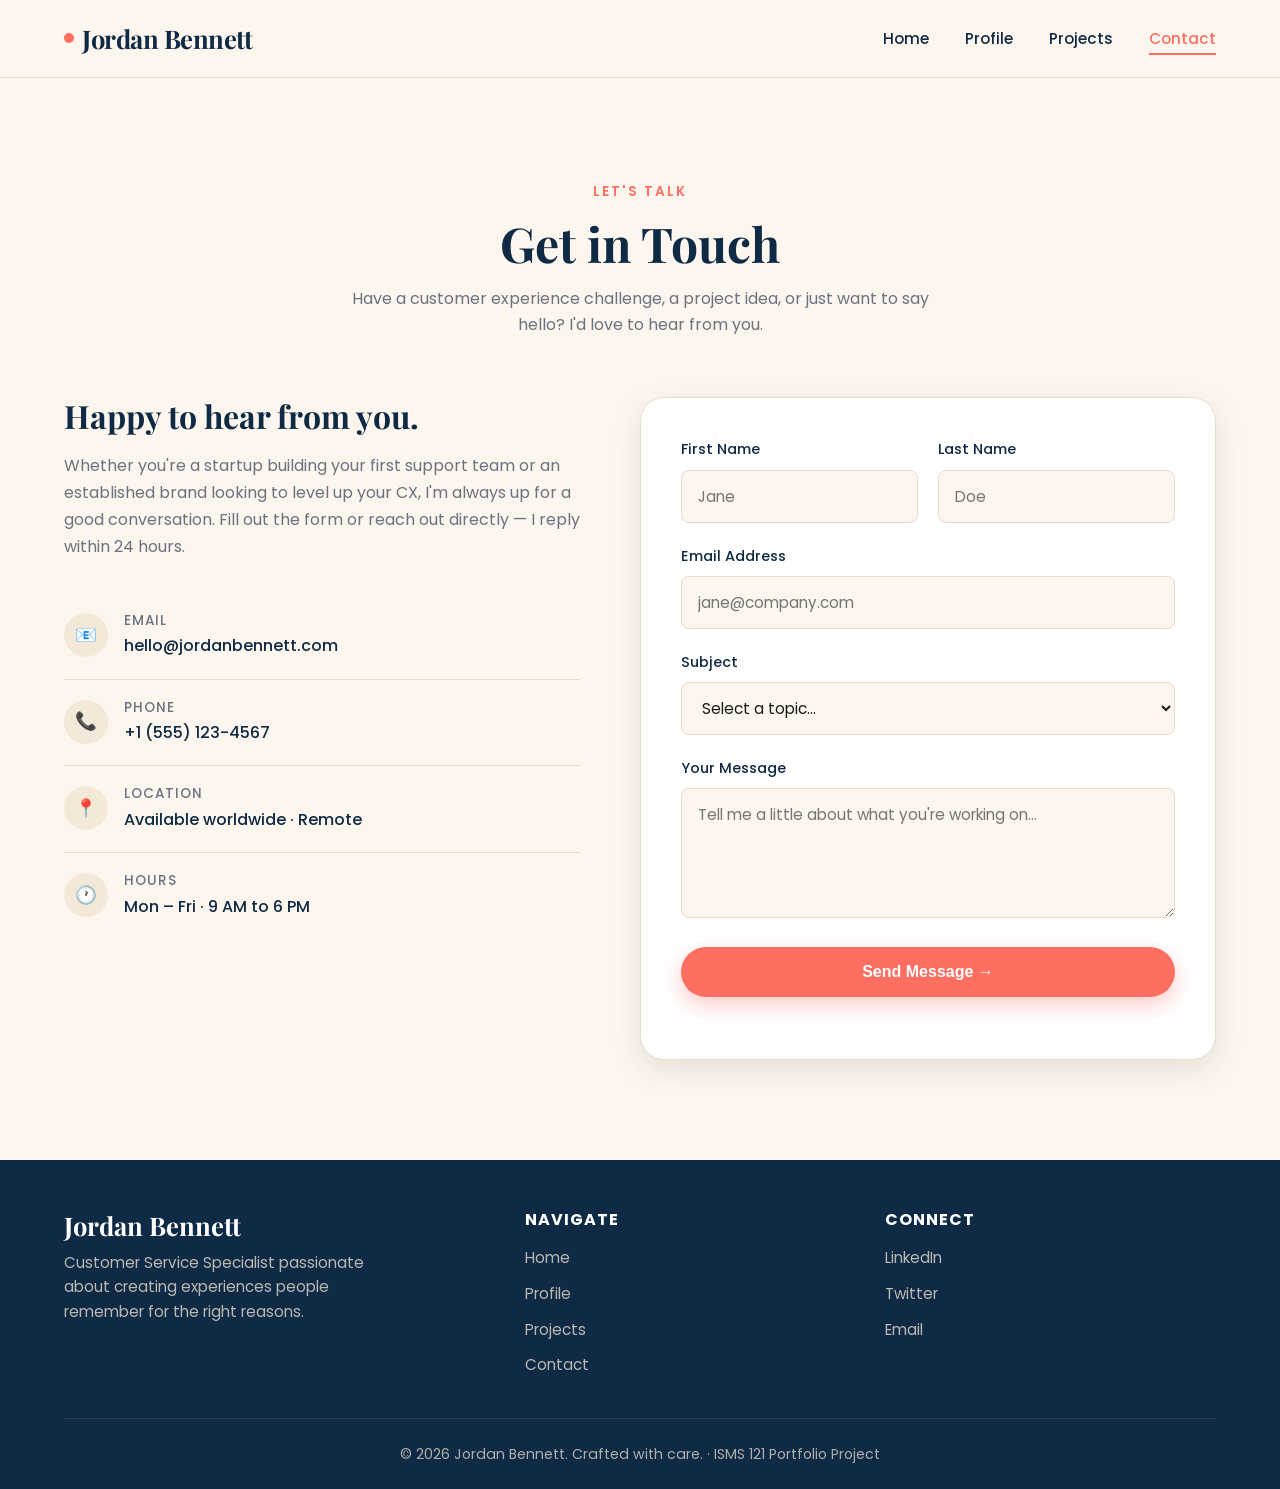
==== contact.html @ aea21608 "Full code complete" ====
<!DOCTYPE html>
<html lang="en">
<head>
  <meta charset="UTF-8" />
  <meta name="viewport" content="width=device-width, initial-scale=1.0" />
  <meta name="description" content="Get in touch with Jordan Bennett — Customer Service Specialist." />
  <title>Contact — Jordan Bennett</title>
  <link rel="stylesheet" href="styles.css" />
  <link rel="preconnect" href="https://fonts.googleapis.com" />
  <link rel="preconnect" href="https://fonts.gstatic.com" crossorigin />
  <link href="https://fonts.googleapis.com/css2?family=Playfair+Display:ital,wght@0,400;0,700;1,700&family=Poppins:wght@300;400;500;600;700&display=swap" rel="stylesheet" />
</head>
<body>

  <!-- ========== Navigation ========== -->
  <header class="navbar">
    <nav class="nav-wrapper" aria-label="Primary navigation">
      <a href="index.html" class="logo">
        <span class="logo-dot"></span>Jordan Bennett
      </a>
      <button class="menu-toggle" aria-label="Toggle menu" onclick="document.querySelector('.nav-links').classList.toggle('open')">☰</button>
      <ul class="nav-links">
        <li><a href="index.html">Home</a></li>
        <li><a href="profile.html">Profile</a></li>
        <li><a href="projects.html">Projects</a></li>
        <li><a href="contact.html" class="active">Contact</a></li>
      </ul>
    </nav>
  </header>

  <main>
    <!-- ========== Contact Section ========== -->
    <section class="section">
      <div class="container">
        <div class="section-header fade-up">
          <span class="section-label">Let's Talk</span>
          <h1 class="section-title">Get in Touch</h1>
          <p class="section-subtitle">
            Have a customer experience challenge, a project idea, or just want to say hello?
            I'd love to hear from you.
          </p>
        </div>

        <div class="contact-wrap">
          <!-- Contact Info -->
          <aside class="contact-info fade-up delay-1">
            <h2>Happy to hear from you.</h2>
            <p>
              Whether you're a startup building your first support team or an established brand
              looking to level up your CX, I'm always up for a good conversation. Fill out the form
              or reach out directly — I reply within 24 hours.
            </p>

            <div class="contact-detail">
              <div class="contact-icon">📧</div>
              <div>
                <h4>Email</h4>
                <p>hello@jordanbennett.com</p>
              </div>
            </div>

            <div class="contact-detail">
              <div class="contact-icon">📞</div>
              <div>
                <h4>Phone</h4>
                <p>+1 (555) 123-4567</p>
              </div>
            </div>

            <div class="contact-detail">
              <div class="contact-icon">📍</div>
              <div>
                <h4>Location</h4>
                <p>Available worldwide · Remote</p>
              </div>
            </div>

            <div class="contact-detail">
              <div class="contact-icon">🕐</div>
              <div>
                <h4>Hours</h4>
                <p>Mon – Fri · 9 AM to 6 PM</p>
              </div>
            </div>
          </aside>

          <!-- Contact Form -->
          <form class="contact-form fade-up delay-2" action="#" method="post" onsubmit="event.preventDefault(); alert('Thank you! Your message has been received. I will reply within 24 hours.'); this.reset();">
            <div class="form-row">
              <div class="form-group">
                <label for="firstName">First Name</label>
                <input type="text" id="firstName" name="firstName" placeholder="Jane" required />
              </div>
              <div class="form-group">
                <label for="lastName">Last Name</label>
                <input type="text" id="lastName" name="lastName" placeholder="Doe" required />
              </div>
            </div>

            <div class="form-group">
              <label for="email">Email Address</label>
              <input type="email" id="email" name="email" placeholder="jane@company.com" required />
            </div>

            <div class="form-group">
              <label for="subject">Subject</label>
              <select id="subject" name="subject" required>
                <option value="" disabled selected>Select a topic…</option>
                <option value="consulting">CX Consulting</option>
                <option value="hiring">Hiring / Job Opportunity</option>
                <option value="collab">Collaboration</option>
                <option value="other">Something Else</option>
              </select>
            </div>

            <div class="form-group">
              <label for="message">Your Message</label>
              <textarea id="message" name="message" placeholder="Tell me a little about what you're working on…" required></textarea>
            </div>

            <div class="form-group">
              <button type="submit" class="btn">Send Message →</button>
            </div>
          </form>
        </div>
      </div>
    </section>
  </main>

  <!-- ========== Footer ========== -->
  <footer class="footer">
    <div class="container">
      <div class="footer-content">
        <div class="footer-brand">
          <h3>Jordan Bennett</h3>
          <p>Customer Service Specialist passionate about creating experiences people remember for the right reasons.</p>
        </div>
        <div class="footer-links">
          <h4>Navigate</h4>
          <ul>
            <li><a href="index.html">Home</a></li>
            <li><a href="profile.html">Profile</a></li>
            <li><a href="projects.html">Projects</a></li>
            <li><a href="contact.html">Contact</a></li>
          </ul>
        </div>
        <div class="footer-links">
          <h4>Connect</h4>
          <ul>
            <li><a href="#">LinkedIn</a></li>
            <li><a href="#">Twitter</a></li>
            <li><a href="mailto:hello@jordanbennett.com">Email</a></li>
          </ul>
        </div>
      </div>
      <div class="footer-bottom">
        &copy; 2026 Jordan Bennett. Crafted with care. · ISMS 121 Portfolio Project
      </div>
    </div>
  </footer>

</body>
</html>
---- styles.css ----
/* ============================================
   Portfolio — Customer Service Specialist
   Author: [Your Name]
   Stylesheet: styles.css
   ============================================ */

/* ---------- Root Variables ---------- */
:root {
  --navy: #0f2a44;
  --navy-deep: #0a1d30;
  --coral: #ff6f61;
  --coral-soft: #ffa38d;
  --cream: #fdf6ee;
  --sand: #f4e8d8;
  --ink: #1a1a1a;
  --muted: #6b7280;
  --line: #e5dcc9;
  --white: #ffffff;

  --font-display: 'Playfair Display', 'Georgia', serif;
  --font-body: 'Poppins', 'Segoe UI', Tahoma, sans-serif;

  --shadow-sm: 0 2px 8px rgba(15, 42, 68, 0.06);
  --shadow-md: 0 10px 30px rgba(15, 42, 68, 0.1);
  --shadow-lg: 0 20px 50px rgba(15, 42, 68, 0.15);

  --radius-sm: 8px;
  --radius-md: 14px;
  --radius-lg: 24px;

  --transition: all 0.35s cubic-bezier(0.4, 0, 0.2, 1);
}

/* ---------- Reset ---------- */
* {
  margin: 0;
  padding: 0;
  box-sizing: border-box;
}

html {
  scroll-behavior: smooth;
}

body {
  font-family: var(--font-body);
  color: var(--ink);
  background: var(--cream);
  line-height: 1.6;
  min-height: 100vh;
  display: flex;
  flex-direction: column;
  overflow-x: hidden;
}

img {
  max-width: 100%;
  display: block;
}

a {
  text-decoration: none;
  color: inherit;
}

h1, h2, h3, h4 {
  font-family: var(--font-display);
  font-weight: 700;
  line-height: 1.2;
  color: var(--navy);
}

.container {
  width: 100%;
  max-width: 1200px;
  margin: 0 auto;
  padding: 0 24px;
}

/* ---------- Navigation Bar ---------- */
.navbar {
  position: sticky;
  top: 0;
  z-index: 100;
  background: rgba(253, 246, 238, 0.92);
  backdrop-filter: blur(12px);
  -webkit-backdrop-filter: blur(12px);
  border-bottom: 1px solid var(--line);
}

.nav-wrapper {
  display: flex;
  justify-content: space-between;
  align-items: center;
  padding: 18px 24px;
  max-width: 1200px;
  margin: 0 auto;
}

.logo {
  font-family: var(--font-display);
  font-size: 1.6rem;
  font-weight: 700;
  color: var(--navy);
  letter-spacing: -0.5px;
  display: flex;
  align-items: center;
  gap: 8px;
}

.logo-dot {
  width: 10px;
  height: 10px;
  background: var(--coral);
  border-radius: 50%;
  display: inline-block;
}

.nav-links {
  display: flex;
  gap: 36px;
  list-style: none;
  align-items: center;
}

.nav-links a {
  font-size: 0.95rem;
  font-weight: 500;
  color: var(--navy);
  position: relative;
  padding: 6px 0;
  transition: var(--transition);
}

.nav-links a::after {
  content: '';
  position: absolute;
  bottom: 0;
  left: 0;
  width: 0;
  height: 2px;
  background: var(--coral);
  transition: var(--transition);
}

.nav-links a:hover::after,
.nav-links a.active::after {
  width: 100%;
}

.nav-links a.active {
  color: var(--coral);
}

.menu-toggle {
  display: none;
  background: none;
  border: none;
  font-size: 1.5rem;
  cursor: pointer;
  color: var(--navy);
}

/* ---------- Buttons ---------- */
.btn {
  display: inline-block;
  padding: 14px 32px;
  background: var(--coral);
  color: var(--white);
  font-weight: 600;
  font-size: 0.95rem;
  border-radius: 50px;
  border: none;
  cursor: pointer;
  transition: var(--transition);
  box-shadow: 0 8px 20px rgba(255, 111, 97, 0.35);
}

.btn:hover {
  background: var(--navy);
  transform: translateY(-2px);
  box-shadow: 0 12px 24px rgba(15, 42, 68, 0.25);
}

.btn-outline {
  background: transparent;
  color: var(--navy);
  border: 2px solid var(--navy);
  box-shadow: none;
}

.btn-outline:hover {
  background: var(--navy);
  color: var(--white);
}

/* ---------- Hero (Home) ---------- */
.hero {
  display: flex;
  align-items: center;
  min-height: calc(100vh - 78px);
  padding: 60px 0;
  position: relative;
  overflow: hidden;
}

.hero::before {
  content: '';
  position: absolute;
  top: -150px;
  right: -150px;
  width: 500px;
  height: 500px;
  background: radial-gradient(circle, var(--coral-soft) 0%, transparent 70%);
  opacity: 0.4;
  border-radius: 50%;
  z-index: 0;
}

.hero-wrapper {
  display: flex;
  align-items: center;
  gap: 60px;
  flex-wrap: wrap;
  position: relative;
  z-index: 1;
}

.hero-text {
  flex: 1 1 420px;
}

.hero-tag {
  display: inline-block;
  padding: 6px 16px;
  background: var(--sand);
  color: var(--navy);
  font-size: 0.85rem;
  font-weight: 500;
  border-radius: 50px;
  margin-bottom: 20px;
  letter-spacing: 0.5px;
}

.hero h1 {
  font-size: clamp(2.5rem, 5vw, 4rem);
  margin-bottom: 20px;
  letter-spacing: -1px;
}

.hero h1 .accent {
  color: var(--coral);
  font-style: italic;
}

.hero-subtitle {
  font-size: 1.1rem;
  color: var(--muted);
  margin-bottom: 32px;
  max-width: 520px;
}

.hero-cta {
  display: flex;
  gap: 16px;
  flex-wrap: wrap;
}

.hero-image {
  flex: 1 1 380px;
  display: flex;
  justify-content: center;
  align-items: center;
  position: relative;
}

.hero-image-wrap {
  width: 100%;
  max-width: 420px;
  aspect-ratio: 4 / 5;
  border-radius: var(--radius-lg);
  background: linear-gradient(135deg, var(--navy) 0%, var(--navy-deep) 100%);
  overflow: hidden;
  position: relative;
  box-shadow: var(--shadow-lg);
  display: flex;
  align-items: center;
  justify-content: center;
}

.hero-image-wrap::before {
  content: '';
  position: absolute;
  inset: 0;
  background:
    radial-gradient(circle at 30% 20%, rgba(255, 111, 97, 0.3) 0%, transparent 50%),
    radial-gradient(circle at 70% 80%, rgba(255, 163, 141, 0.2) 0%, transparent 50%);
}

.hero-avatar {
  width: 82%;
  height: 82%;
  border-radius: var(--radius-md);
  background: var(--sand);
  display: flex;
  align-items: center;
  justify-content: center;
  font-family: var(--font-display);
  font-size: 7rem;
  color: var(--navy);
  position: relative;
  z-index: 1;
  overflow: hidden;
}

.hero-avatar::after {
  content: '';
  position: absolute;
  bottom: -30px;
  right: -30px;
  width: 120px;
  height: 120px;
  background: var(--coral);
  border-radius: 50%;
  opacity: 0.9;
}

.floating-card {
  position: absolute;
  background: var(--white);
  padding: 14px 20px;
  border-radius: var(--radius-md);
  box-shadow: var(--shadow-md);
  display: flex;
  align-items: center;
  gap: 10px;
  font-size: 0.9rem;
  font-weight: 600;
  color: var(--navy);
  z-index: 2;
  animation: float 4s ease-in-out infinite;
}

.floating-card.card-1 {
  top: 10%;
  left: -20px;
}

.floating-card.card-2 {
  bottom: 12%;
  right: -20px;
  animation-delay: 2s;
}

.floating-card .emoji {
  font-size: 1.4rem;
}

@keyframes float {
  0%, 100% { transform: translateY(0); }
  50% { transform: translateY(-12px); }
}

/* ---------- Stats Section ---------- */
.stats {
  padding: 80px 0;
  background: var(--white);
  border-top: 1px solid var(--line);
  border-bottom: 1px solid var(--line);
}

.stats-grid {
  display: flex;
  justify-content: space-around;
  flex-wrap: wrap;
  gap: 40px;
  text-align: center;
}

.stat-item {
  flex: 1 1 200px;
}

.stat-number {
  font-family: var(--font-display);
  font-size: 3rem;
  font-weight: 700;
  color: var(--coral);
  line-height: 1;
}

.stat-label {
  margin-top: 8px;
  color: var(--muted);
  font-size: 0.95rem;
  letter-spacing: 0.5px;
}

/* ---------- Section Headers ---------- */
.section {
  padding: 100px 0;
}

.section-header {
  text-align: center;
  margin-bottom: 60px;
}

.section-label {
  display: inline-block;
  font-size: 0.85rem;
  font-weight: 600;
  color: var(--coral);
  letter-spacing: 2px;
  text-transform: uppercase;
  margin-bottom: 12px;
}

.section-title {
  font-size: clamp(2rem, 4vw, 3rem);
  margin-bottom: 14px;
}

.section-subtitle {
  color: var(--muted);
  max-width: 600px;
  margin: 0 auto;
}

/* ---------- Profile / Skills Page ---------- */
.profile-hero {
  padding: 80px 0 40px;
  text-align: center;
}

.profile-summary {
  max-width: 800px;
  margin: 0 auto 60px;
  padding: 0 24px;
}

.profile-summary p {
  font-size: 1.1rem;
  color: var(--muted);
  line-height: 1.8;
  margin-bottom: 16px;
}

.skills-grid {
  display: flex;
  flex-wrap: wrap;
  gap: 24px;
  margin-top: 40px;
}

.skill-card {
  flex: 1 1 280px;
  background: var(--white);
  padding: 30px;
  border-radius: var(--radius-md);
  box-shadow: var(--shadow-sm);
  border: 1px solid var(--line);
  transition: var(--transition);
  position: relative;
  overflow: hidden;
}

.skill-card::before {
  content: '';
  position: absolute;
  top: 0;
  left: 0;
  width: 4px;
  height: 100%;
  background: var(--coral);
  transform: scaleY(0);
  transform-origin: top;
  transition: var(--transition);
}

.skill-card:hover::before {
  transform: scaleY(1);
}

.skill-card:hover {
  transform: translateY(-6px);
  box-shadow: var(--shadow-md);
}

.skill-icon {
  font-size: 2rem;
  margin-bottom: 16px;
}

.skill-card h3 {
  font-size: 1.3rem;
  margin-bottom: 10px;
}

.skill-card p {
  color: var(--muted);
  font-size: 0.95rem;
  margin-bottom: 16px;
}

.skill-bar {
  width: 100%;
  height: 8px;
  background: var(--sand);
  border-radius: 50px;
  overflow: hidden;
}

.skill-bar-fill {
  height: 100%;
  background: linear-gradient(90deg, var(--coral) 0%, var(--coral-soft) 100%);
  border-radius: 50px;
  transition: width 1s ease;
}

.skill-percent {
  font-size: 0.85rem;
  color: var(--navy);
  font-weight: 600;
  margin-top: 8px;
  display: inline-block;
}

/* Tags */
.tags-wrap {
  display: flex;
  flex-wrap: wrap;
  gap: 10px;
  justify-content: center;
  margin-top: 40px;
}

.tag {
  padding: 8px 18px;
  background: var(--white);
  border: 1px solid var(--line);
  border-radius: 50px;
  font-size: 0.9rem;
  color: var(--navy);
  font-weight: 500;
  transition: var(--transition);
}

.tag:hover {
  background: var(--navy);
  color: var(--white);
  border-color: var(--navy);
  transform: translateY(-2px);
}

/* Experience Timeline */
.experience {
  margin-top: 80px;
}

.timeline {
  display: flex;
  flex-direction: column;
  gap: 24px;
  max-width: 800px;
  margin: 40px auto 0;
}

.timeline-item {
  background: var(--white);
  padding: 28px;
  border-radius: var(--radius-md);
  border-left: 4px solid var(--coral);
  box-shadow: var(--shadow-sm);
  transition: var(--transition);
}

.timeline-item:hover {
  transform: translateX(6px);
  box-shadow: var(--shadow-md);
}

.timeline-date {
  font-size: 0.85rem;
  color: var(--coral);
  font-weight: 600;
  letter-spacing: 1px;
  text-transform: uppercase;
}

.timeline-item h3 {
  font-size: 1.2rem;
  margin: 8px 0 4px;
}

.timeline-company {
  color: var(--muted);
  font-size: 0.95rem;
  margin-bottom: 10px;
}

.timeline-item p {
  color: var(--ink);
  font-size: 0.95rem;
}

/* ---------- Projects Page ---------- */
.projects-grid {
  display: grid;
  grid-template-columns: repeat(auto-fit, minmax(320px, 1fr));
  gap: 30px;
  margin-top: 40px;
}

.project-card {
  background: var(--white);
  border-radius: var(--radius-md);
  overflow: hidden;
  box-shadow: var(--shadow-sm);
  border: 1px solid var(--line);
  transition: var(--transition);
  display: flex;
  flex-direction: column;
}

.project-card:hover {
  transform: translateY(-8px);
  box-shadow: var(--shadow-lg);
}

.project-image {
  width: 100%;
  aspect-ratio: 16 / 10;
  overflow: hidden;
  position: relative;
}

.project-image img {
  width: 100%;
  height: 100%;
  object-fit: cover;
  transition: transform 0.6s ease;
}

.project-card:hover .project-image img {
  transform: scale(1.08);
}

.project-info {
  padding: 24px;
  flex: 1;
  display: flex;
  flex-direction: column;
}

.project-category {
  font-size: 0.8rem;
  color: var(--coral);
  font-weight: 600;
  letter-spacing: 1.5px;
  text-transform: uppercase;
  margin-bottom: 8px;
}

.project-info h3 {
  font-size: 1.35rem;
  margin-bottom: 10px;
}

.project-info p {
  color: var(--muted);
  font-size: 0.95rem;
  flex: 1;
}

.project-meta {
  margin-top: 16px;
  padding-top: 16px;
  border-top: 1px solid var(--line);
  display: flex;
  justify-content: space-between;
  align-items: center;
  font-size: 0.85rem;
  color: var(--muted);
}

.project-meta .arrow {
  color: var(--coral);
  font-weight: 600;
}

/* ---------- Contact Page ---------- */
.contact-wrap {
  display: flex;
  gap: 60px;
  flex-wrap: wrap;
  align-items: flex-start;
  margin-top: 40px;
}

.contact-info {
  flex: 1 1 340px;
}

.contact-info h2 {
  font-size: 2rem;
  margin-bottom: 16px;
}

.contact-info > p {
  color: var(--muted);
  margin-bottom: 32px;
  line-height: 1.7;
}

.contact-detail {
  display: flex;
  align-items: flex-start;
  gap: 16px;
  padding: 20px 0;
  border-bottom: 1px solid var(--line);
}

.contact-detail:last-child {
  border-bottom: none;
}

.contact-icon {
  width: 44px;
  height: 44px;
  background: var(--sand);
  border-radius: 50%;
  display: flex;
  align-items: center;
  justify-content: center;
  font-size: 1.1rem;
  flex-shrink: 0;
}

.contact-detail h4 {
  font-family: var(--font-body);
  font-size: 0.85rem;
  color: var(--muted);
  text-transform: uppercase;
  letter-spacing: 1px;
  font-weight: 500;
  margin-bottom: 4px;
}

.contact-detail p {
  font-size: 1rem;
  color: var(--navy);
  font-weight: 500;
}

.contact-form {
  flex: 1 1 400px;
  background: var(--white);
  padding: 40px;
  border-radius: var(--radius-lg);
  box-shadow: var(--shadow-md);
  border: 1px solid var(--line);
}

.form-group {
  margin-bottom: 22px;
}

.form-group label {
  display: block;
  font-size: 0.9rem;
  font-weight: 500;
  color: var(--navy);
  margin-bottom: 8px;
}

.form-group input,
.form-group textarea,
.form-group select {
  width: 100%;
  padding: 14px 16px;
  border: 1.5px solid var(--line);
  border-radius: var(--radius-sm);
  font-family: var(--font-body);
  font-size: 0.95rem;
  color: var(--ink);
  background: var(--cream);
  transition: var(--transition);
}

.form-group input:focus,
.form-group textarea:focus,
.form-group select:focus {
  outline: none;
  border-color: var(--coral);
  background: var(--white);
  box-shadow: 0 0 0 4px rgba(255, 111, 97, 0.12);
}

.form-group textarea {
  resize: vertical;
  min-height: 130px;
}

.form-row {
  display: flex;
  gap: 20px;
}

.form-row .form-group {
  flex: 1;
}

.form-group .btn {
  width: 100%;
  padding: 16px;
  font-size: 1rem;
}

/* ---------- Footer ---------- */
.footer {
  margin-top: auto;
  background: var(--navy);
  color: var(--sand);
  padding: 50px 0 24px;
}

.footer-content {
  display: flex;
  justify-content: space-between;
  flex-wrap: wrap;
  gap: 30px;
  margin-bottom: 30px;
}

.footer-brand {
  flex: 1 1 300px;
}

.footer-brand h3 {
  color: var(--white);
  font-size: 1.6rem;
  margin-bottom: 10px;
}

.footer-brand p {
  color: var(--sand);
  opacity: 0.75;
  font-size: 0.95rem;
  max-width: 340px;
}

.footer-links {
  flex: 1 1 200px;
}

.footer-links h4 {
  color: var(--white);
  font-family: var(--font-body);
  font-size: 1rem;
  margin-bottom: 16px;
  letter-spacing: 1px;
  text-transform: uppercase;
}

.footer-links ul {
  list-style: none;
}

.footer-links li {
  margin-bottom: 10px;
}

.footer-links a {
  color: var(--sand);
  opacity: 0.75;
  font-size: 0.95rem;
  transition: var(--transition);
}

.footer-links a:hover {
  color: var(--coral);
  opacity: 1;
  padding-left: 6px;
}

.footer-bottom {
  border-top: 1px solid rgba(244, 232, 216, 0.15);
  padding-top: 24px;
  text-align: center;
  font-size: 0.88rem;
  color: var(--sand);
  opacity: 0.7;
}

/* ---------- Animations ---------- */
@keyframes fadeUp {
  from {
    opacity: 0;
    transform: translateY(30px);
  }
  to {
    opacity: 1;
    transform: translateY(0);
  }
}

.fade-up {
  animation: fadeUp 0.8s ease forwards;
}

.delay-1 { animation-delay: 0.15s; opacity: 0; }
.delay-2 { animation-delay: 0.3s; opacity: 0; }
.delay-3 { animation-delay: 0.45s; opacity: 0; }

/* ---------- Responsive: Tablet ---------- */
@media (max-width: 900px) {
  .hero-wrapper {
    gap: 40px;
  }

  .hero-image-wrap {
    max-width: 340px;
  }

  .section {
    padding: 70px 0;
  }

  .contact-form {
    padding: 30px;
  }
}

/* ---------- Responsive: Mobile ---------- */
@media (max-width: 720px) {
  .menu-toggle {
    display: block;
  }

  .nav-links {
    position: absolute;
    top: 100%;
    left: 0;
    right: 0;
    background: var(--cream);
    flex-direction: column;
    gap: 0;
    padding: 0;
    max-height: 0;
    overflow: hidden;
    transition: max-height 0.4s ease;
    border-bottom: 1px solid var(--line);
  }

  .nav-links.open {
    max-height: 400px;
    padding: 10px 0;
  }

  .nav-links li {
    width: 100%;
    text-align: center;
  }

  .nav-links a {
    display: block;
    padding: 14px 20px;
    width: 100%;
  }

  .nav-links a::after {
    display: none;
  }

  .hero {
    min-height: auto;
    padding: 40px 0 60px;
    text-align: center;
  }

  .hero-subtitle {
    margin-left: auto;
    margin-right: auto;
  }

  .hero-cta {
    justify-content: center;
  }

  .hero-image-wrap {
    max-width: 280px;
  }

  .floating-card {
    display: none;
  }

  .section {
    padding: 60px 0;
  }

  .section-header {
    margin-bottom: 40px;
  }

  .form-row {
    flex-direction: column;
    gap: 0;
  }

  .contact-form {
    padding: 24px;
  }

  .stat-number {
    font-size: 2.3rem;
  }

  .footer-content {
    text-align: center;
  }

  .footer-brand p {
    margin: 0 auto;
  }
}

@media (max-width: 420px) {
  .container {
    padding: 0 18px;
  }

  .hero h1 {
    font-size: 2.2rem;
  }

  .btn {
    padding: 12px 24px;
    font-size: 0.9rem;
  }
}
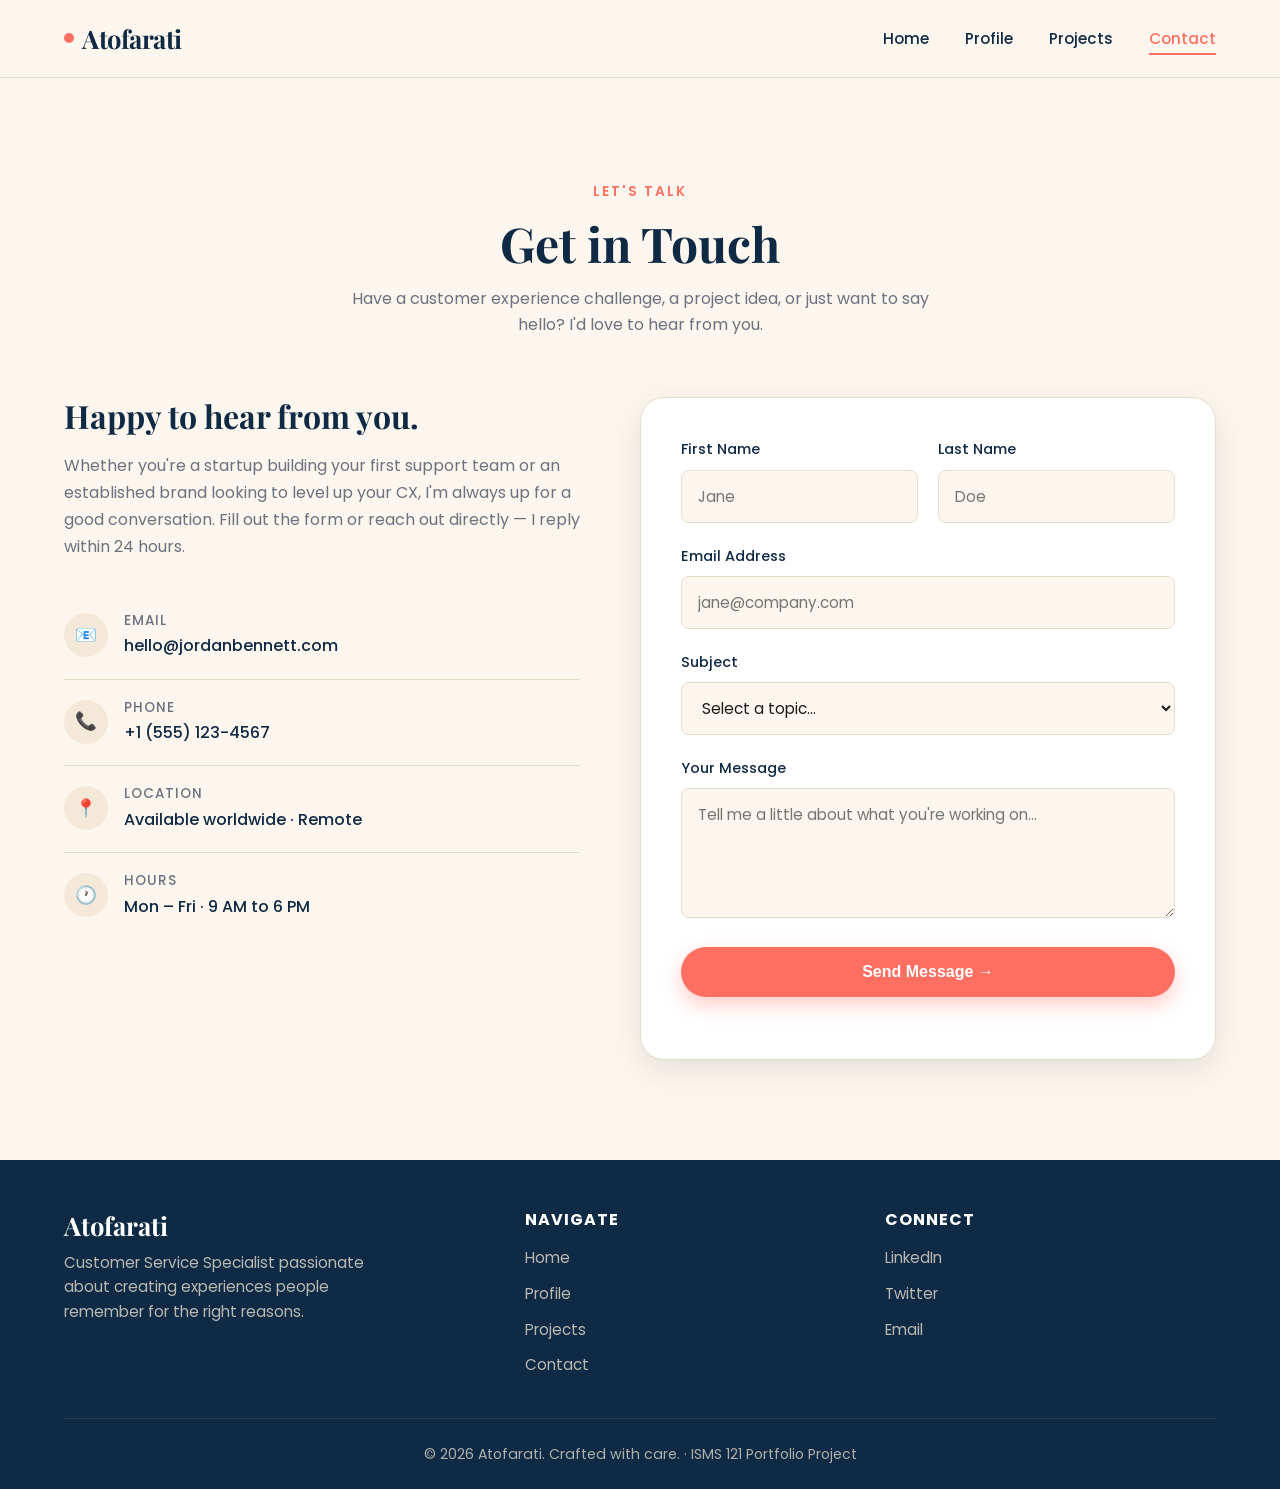
==== commit 4ec20d75: "Update contact.html" ====
--- a/contact.html
+++ b/contact.html
@@ -3,8 +3,8 @@
 <head>
   <meta charset="UTF-8" />
   <meta name="viewport" content="width=device-width, initial-scale=1.0" />
-  <meta name="description" content="Get in touch with Jordan Bennett — Customer Service Specialist." />
-  <title>Contact — Jordan Bennett</title>
+  <meta name="description" content="Get in touch with Atofarati — Customer Service Specialist." />
+  <title>Contact — Atofarati</title>
   <link rel="stylesheet" href="styles.css" />
   <link rel="preconnect" href="https://fonts.googleapis.com" />
   <link rel="preconnect" href="https://fonts.gstatic.com" crossorigin />
@@ -16,7 +16,7 @@
   <header class="navbar">
     <nav class="nav-wrapper" aria-label="Primary navigation">
       <a href="index.html" class="logo">
-        <span class="logo-dot"></span>Jordan Bennett
+        <span class="logo-dot"></span>Atofarati
       </a>
       <button class="menu-toggle" aria-label="Toggle menu" onclick="document.querySelector('.nav-links').classList.toggle('open')">☰</button>
       <ul class="nav-links">
@@ -132,7 +132,7 @@
     <div class="container">
       <div class="footer-content">
         <div class="footer-brand">
-          <h3>Jordan Bennett</h3>
+          <h3>Atofarati</h3>
           <p>Customer Service Specialist passionate about creating experiences people remember for the right reasons.</p>
         </div>
         <div class="footer-links">
@@ -154,7 +154,7 @@
         </div>
       </div>
       <div class="footer-bottom">
-        &copy; 2026 Jordan Bennett. Crafted with care. · ISMS 121 Portfolio Project
+        &copy; 2026 Atofarati. Crafted with care. · ISMS 121 Portfolio Project
       </div>
     </div>
   </footer>
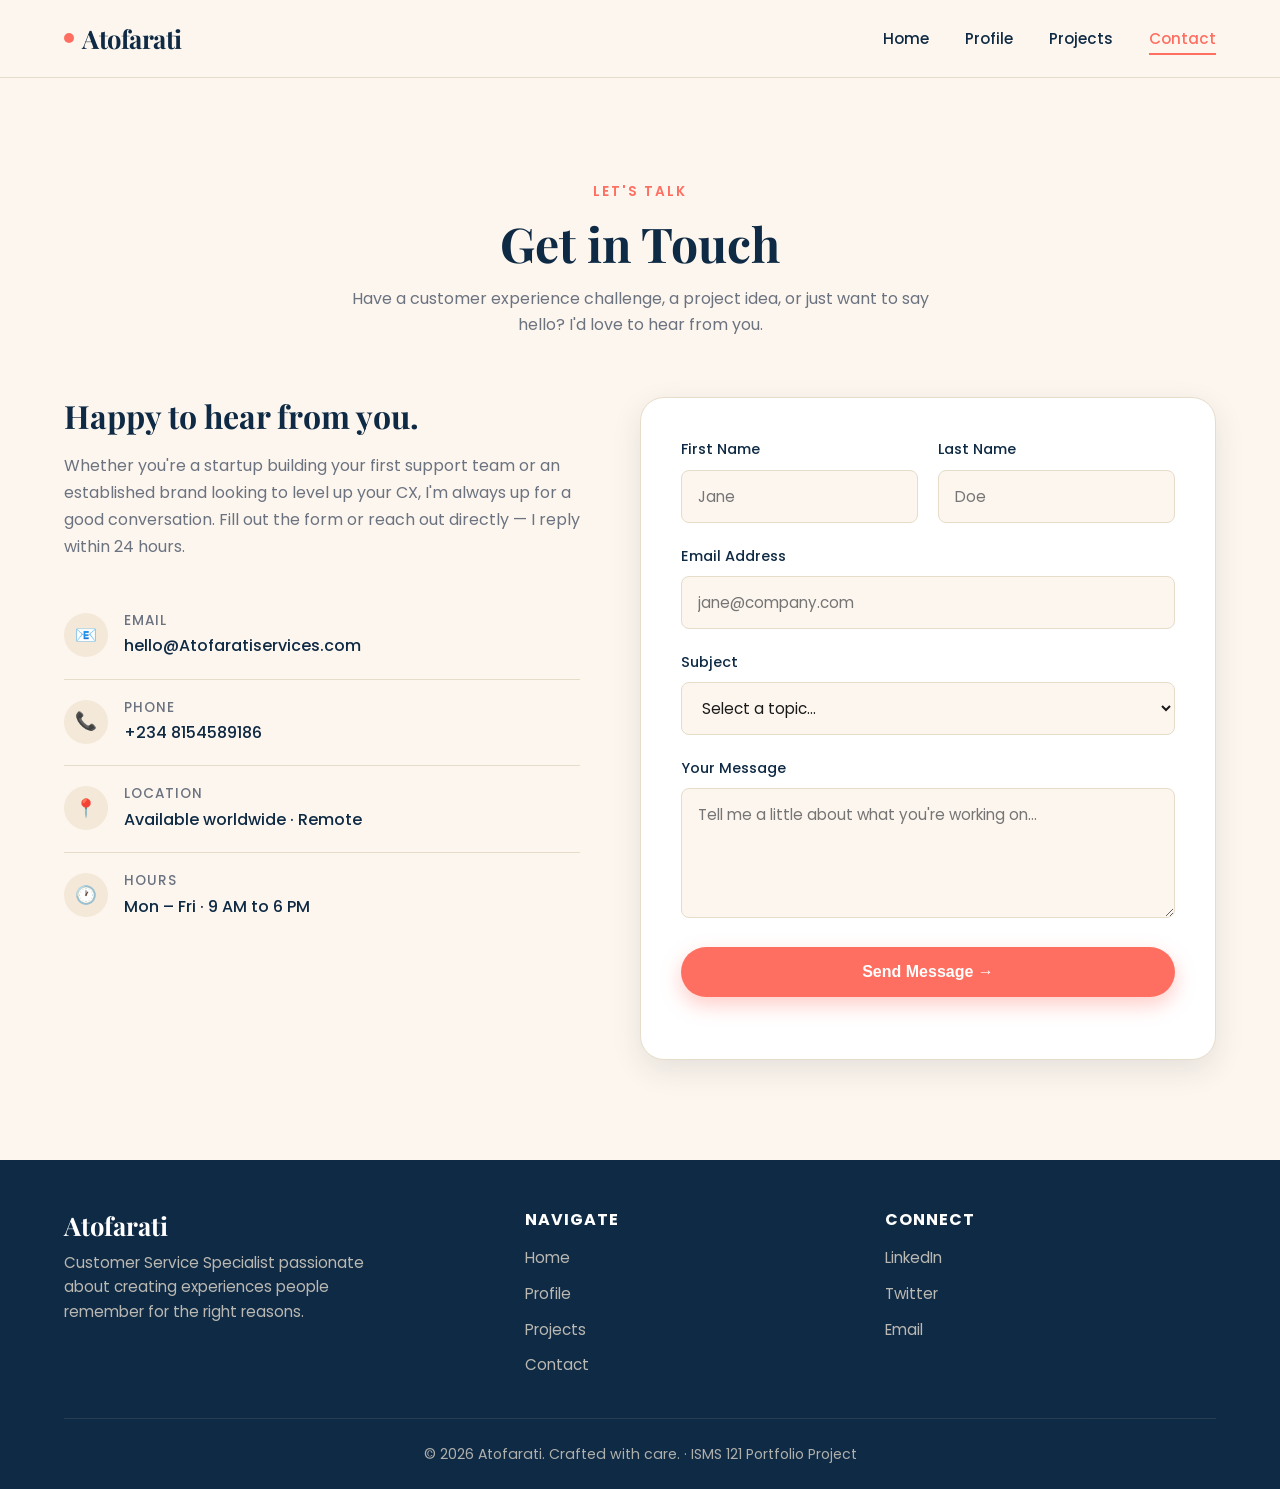
==== commit 9fa63637: "Update contact.html" ====
--- a/contact.html
+++ b/contact.html
@@ -55,7 +55,7 @@
               <div class="contact-icon">📧</div>
               <div>
                 <h4>Email</h4>
-                <p>hello@jordanbennett.com</p>
+                <p>hello@Atofaratiservices.com</p>
               </div>
             </div>
 
@@ -63,7 +63,7 @@
               <div class="contact-icon">📞</div>
               <div>
                 <h4>Phone</h4>
-                <p>+1 (555) 123-4567</p>
+                <p>+234 8154589186</p>
               </div>
             </div>
 
--- a/styles.css
+++ b/styles.css
@@ -1,6 +1,6 @@
 /* ============================================
    Portfolio — Customer Service Specialist
-   Author: [Your Name]
+   Author: Atofarati
    Stylesheet: styles.css
    ============================================ */
 
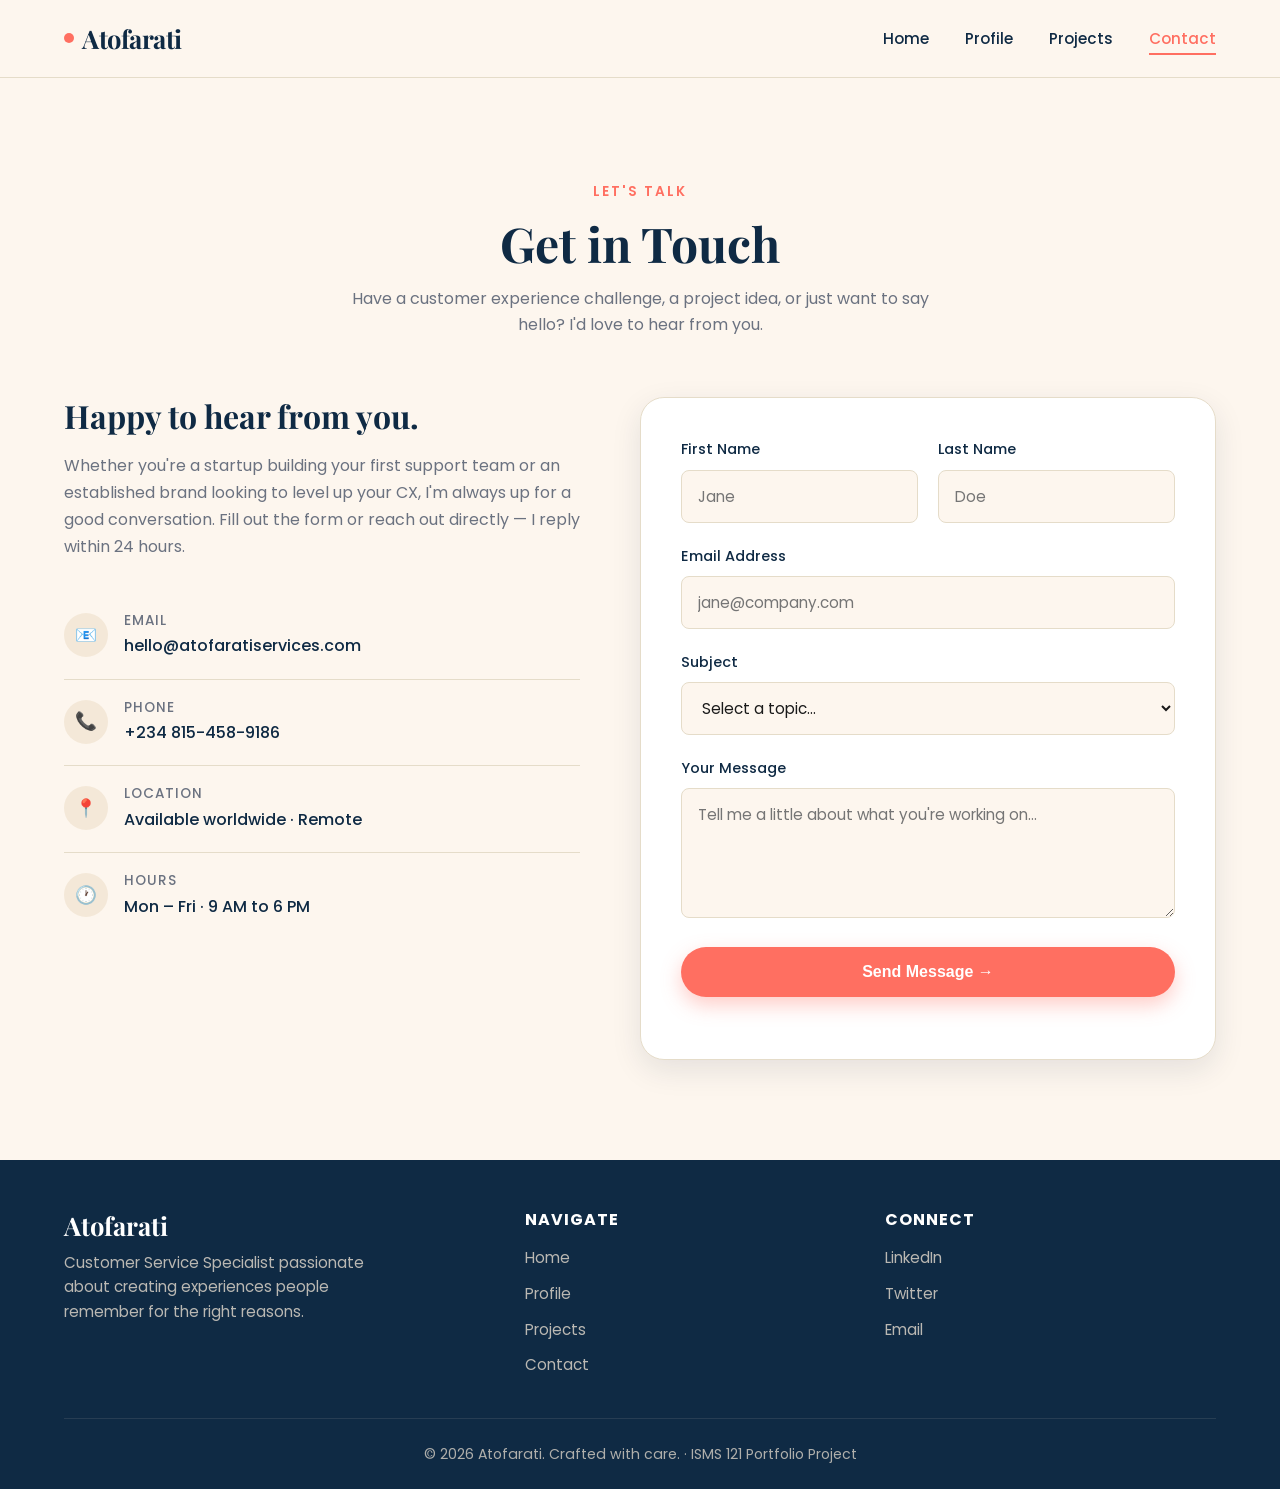
==== commit e48163c4: "Update contact.html" ====
--- a/contact.html
+++ b/contact.html
@@ -55,7 +55,7 @@
               <div class="contact-icon">📧</div>
               <div>
                 <h4>Email</h4>
-                <p>hello@Atofaratiservices.com</p>
+                <p>hello@atofaratiservices.com</p>
               </div>
             </div>
 
@@ -63,7 +63,7 @@
               <div class="contact-icon">📞</div>
               <div>
                 <h4>Phone</h4>
-                <p>+234 8154589186</p>
+                <p>+234 815-458-9186</p>
               </div>
             </div>
 
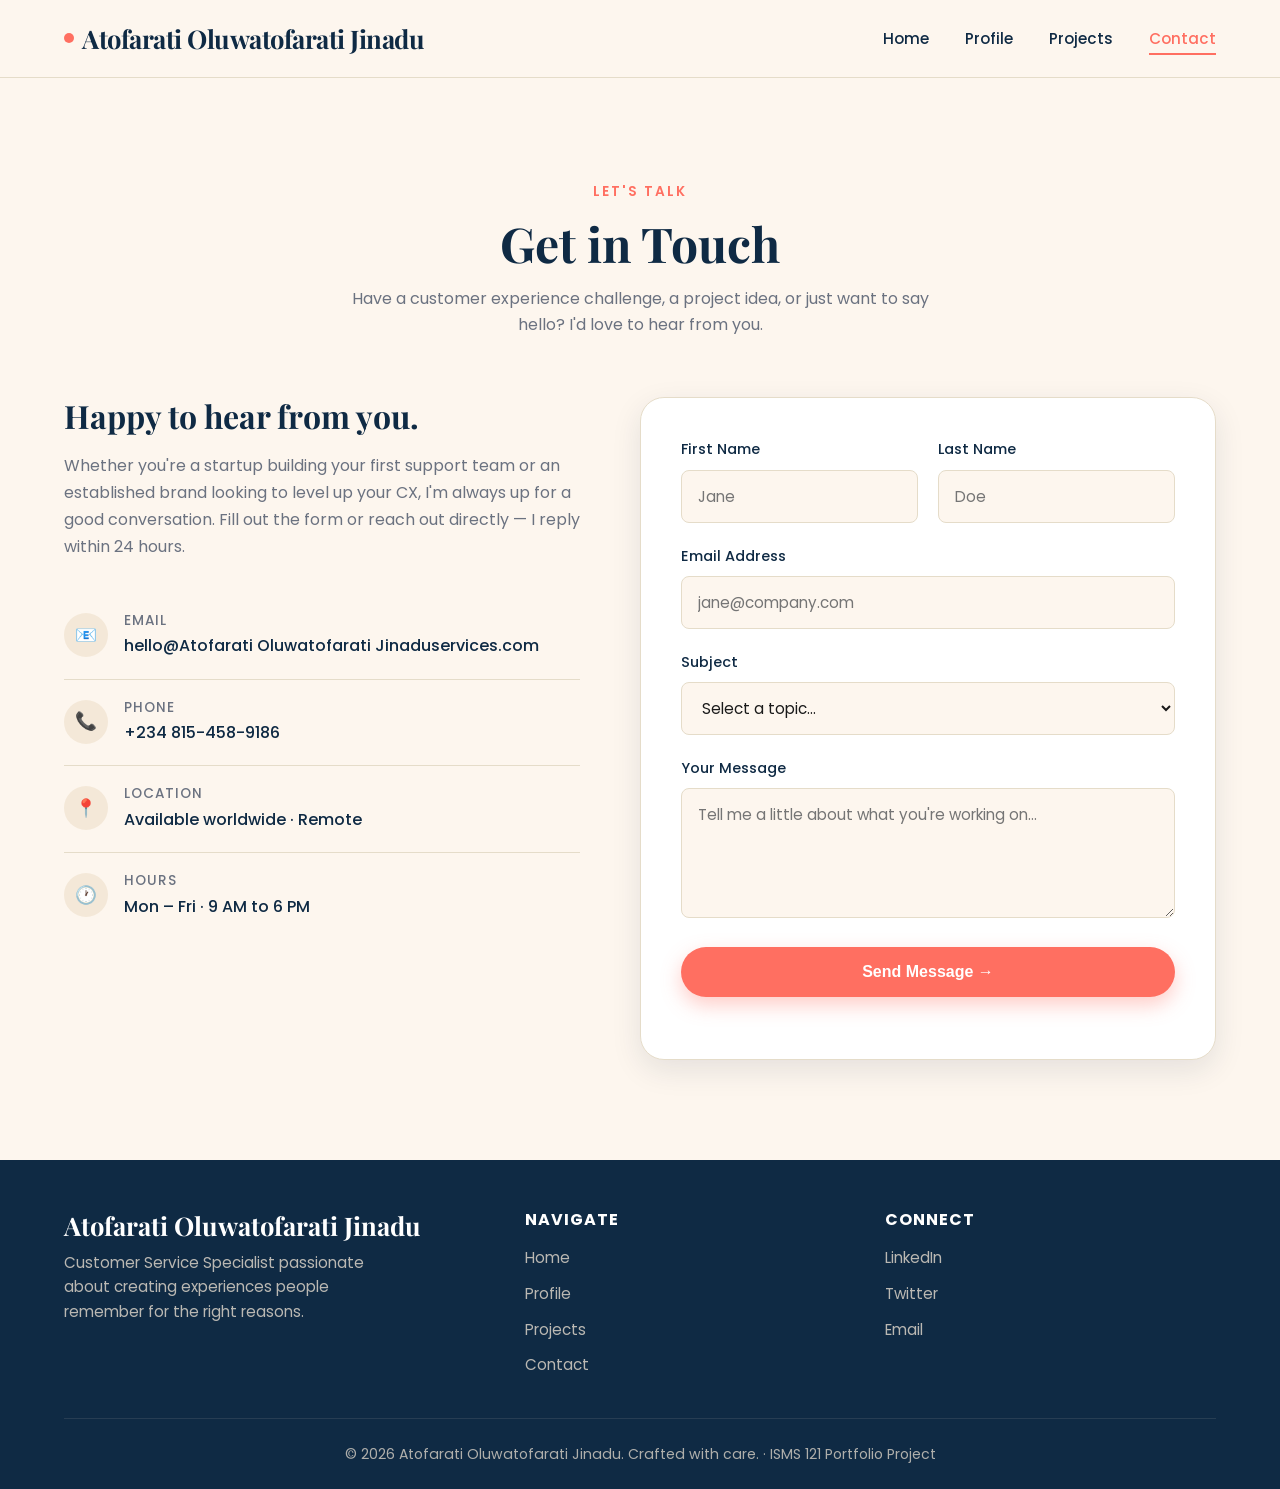
==== commit 70707deb: "Update contact.html" ====
--- a/contact.html
+++ b/contact.html
@@ -3,8 +3,8 @@
 <head>
   <meta charset="UTF-8" />
   <meta name="viewport" content="width=device-width, initial-scale=1.0" />
-  <meta name="description" content="Get in touch with Atofarati — Customer Service Specialist." />
-  <title>Contact — Atofarati</title>
+  <meta name="description" content="Get in touch with Atofarati Oluwatofarati Jinadu — Customer Service Specialist." />
+  <title>Contact — Atofarati Oluwatofarati Jinadu</title>
   <link rel="stylesheet" href="styles.css" />
   <link rel="preconnect" href="https://fonts.googleapis.com" />
   <link rel="preconnect" href="https://fonts.gstatic.com" crossorigin />
@@ -16,7 +16,7 @@
   <header class="navbar">
     <nav class="nav-wrapper" aria-label="Primary navigation">
       <a href="index.html" class="logo">
-        <span class="logo-dot"></span>Atofarati
+        <span class="logo-dot"></span>Atofarati Oluwatofarati Jinadu
       </a>
       <button class="menu-toggle" aria-label="Toggle menu" onclick="document.querySelector('.nav-links').classList.toggle('open')">☰</button>
       <ul class="nav-links">
@@ -55,7 +55,7 @@
               <div class="contact-icon">📧</div>
               <div>
                 <h4>Email</h4>
-                <p>hello@atofaratiservices.com</p>
+                <p>hello@Atofarati Oluwatofarati Jinaduservices.com</p>
               </div>
             </div>
 
@@ -132,7 +132,7 @@
     <div class="container">
       <div class="footer-content">
         <div class="footer-brand">
-          <h3>Atofarati</h3>
+          <h3>Atofarati Oluwatofarati Jinadu</h3>
           <p>Customer Service Specialist passionate about creating experiences people remember for the right reasons.</p>
         </div>
         <div class="footer-links">
@@ -154,7 +154,7 @@
         </div>
       </div>
       <div class="footer-bottom">
-        &copy; 2026 Atofarati. Crafted with care. · ISMS 121 Portfolio Project
+        &copy; 2026 Atofarati Oluwatofarati Jinadu. Crafted with care. · ISMS 121 Portfolio Project
       </div>
     </div>
   </footer>
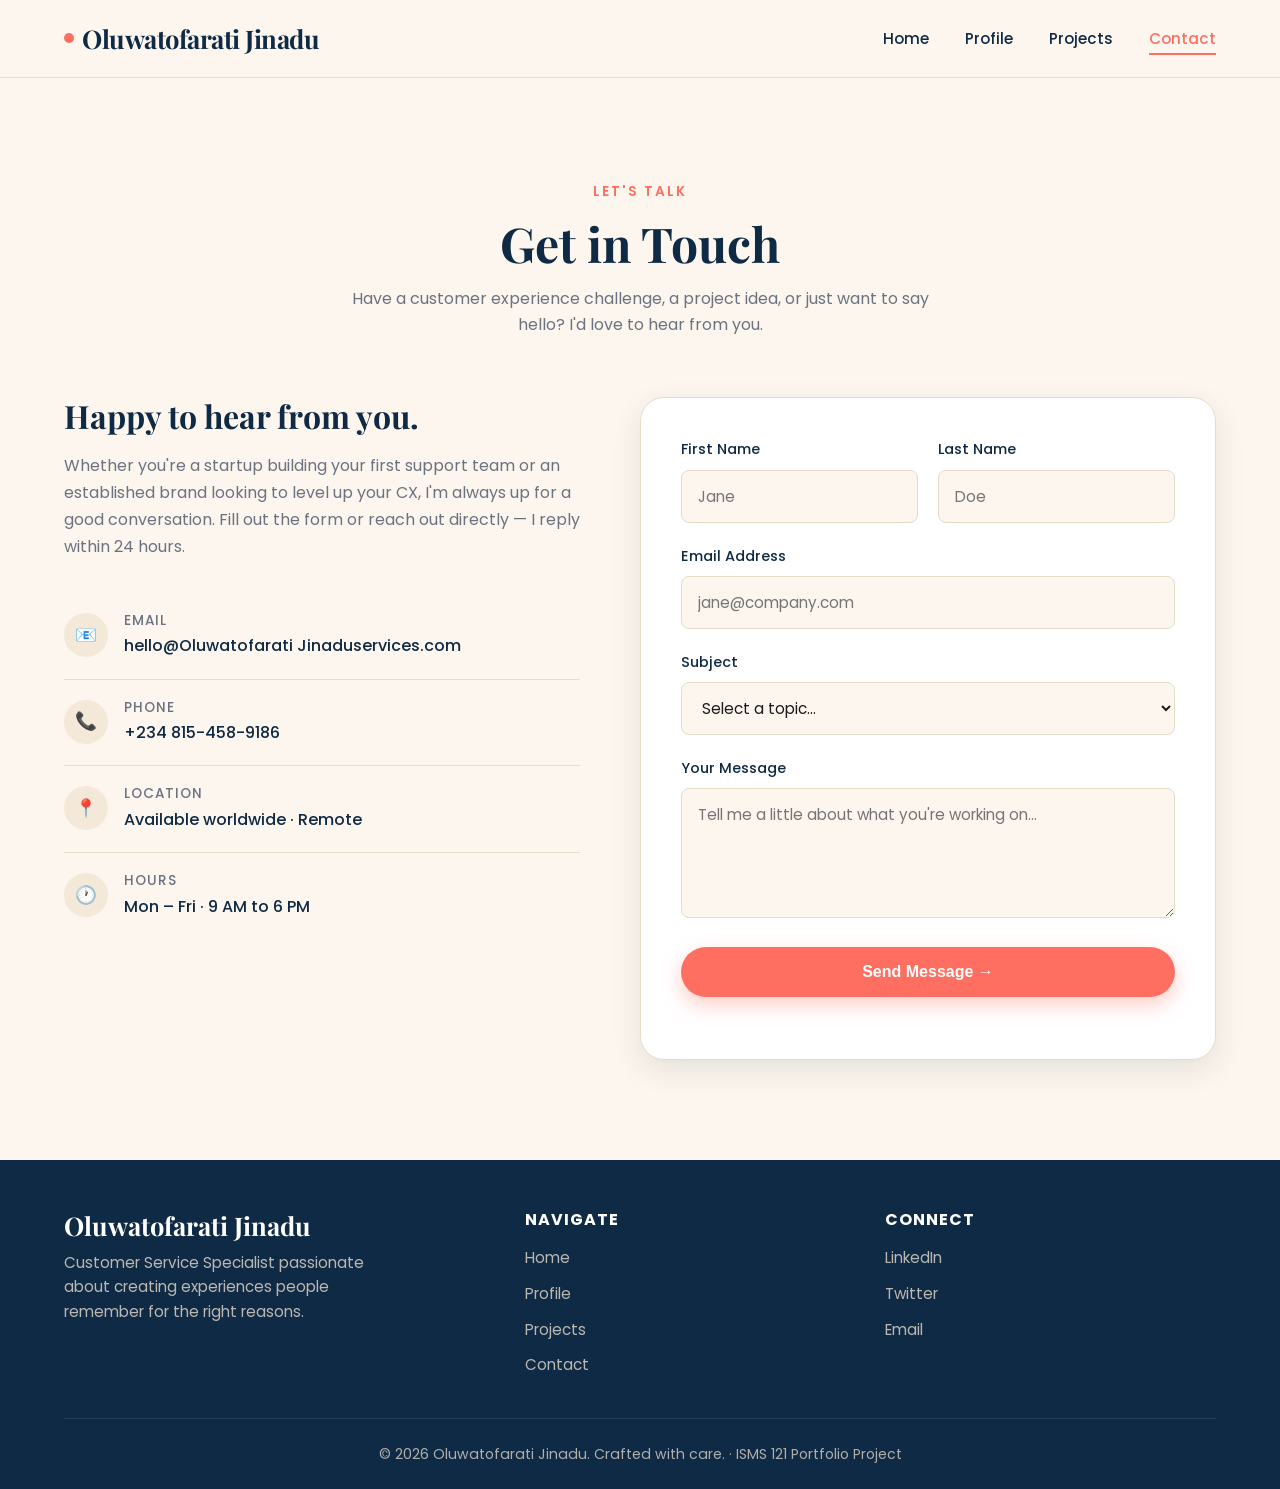
==== commit 9604b09e: "Update contact.html" ====
--- a/contact.html
+++ b/contact.html
@@ -3,8 +3,8 @@
 <head>
   <meta charset="UTF-8" />
   <meta name="viewport" content="width=device-width, initial-scale=1.0" />
-  <meta name="description" content="Get in touch with Atofarati Oluwatofarati Jinadu — Customer Service Specialist." />
-  <title>Contact — Atofarati Oluwatofarati Jinadu</title>
+  <meta name="description" content="Get in touch with Oluwatofarati Jinadu — Customer Service Specialist." />
+  <title>Contact — Oluwatofarati Jinadu</title>
   <link rel="stylesheet" href="styles.css" />
   <link rel="preconnect" href="https://fonts.googleapis.com" />
   <link rel="preconnect" href="https://fonts.gstatic.com" crossorigin />
@@ -16,7 +16,7 @@
   <header class="navbar">
     <nav class="nav-wrapper" aria-label="Primary navigation">
       <a href="index.html" class="logo">
-        <span class="logo-dot"></span>Atofarati Oluwatofarati Jinadu
+        <span class="logo-dot"></span>Oluwatofarati Jinadu
       </a>
       <button class="menu-toggle" aria-label="Toggle menu" onclick="document.querySelector('.nav-links').classList.toggle('open')">☰</button>
       <ul class="nav-links">
@@ -55,7 +55,7 @@
               <div class="contact-icon">📧</div>
               <div>
                 <h4>Email</h4>
-                <p>hello@Atofarati Oluwatofarati Jinaduservices.com</p>
+                <p>hello@Oluwatofarati Jinaduservices.com</p>
               </div>
             </div>
 
@@ -132,7 +132,7 @@
     <div class="container">
       <div class="footer-content">
         <div class="footer-brand">
-          <h3>Atofarati Oluwatofarati Jinadu</h3>
+          <h3>Oluwatofarati Jinadu</h3>
           <p>Customer Service Specialist passionate about creating experiences people remember for the right reasons.</p>
         </div>
         <div class="footer-links">
@@ -154,7 +154,7 @@
         </div>
       </div>
       <div class="footer-bottom">
-        &copy; 2026 Atofarati Oluwatofarati Jinadu. Crafted with care. · ISMS 121 Portfolio Project
+        &copy; 2026 Oluwatofarati Jinadu. Crafted with care. · ISMS 121 Portfolio Project
       </div>
     </div>
   </footer>
